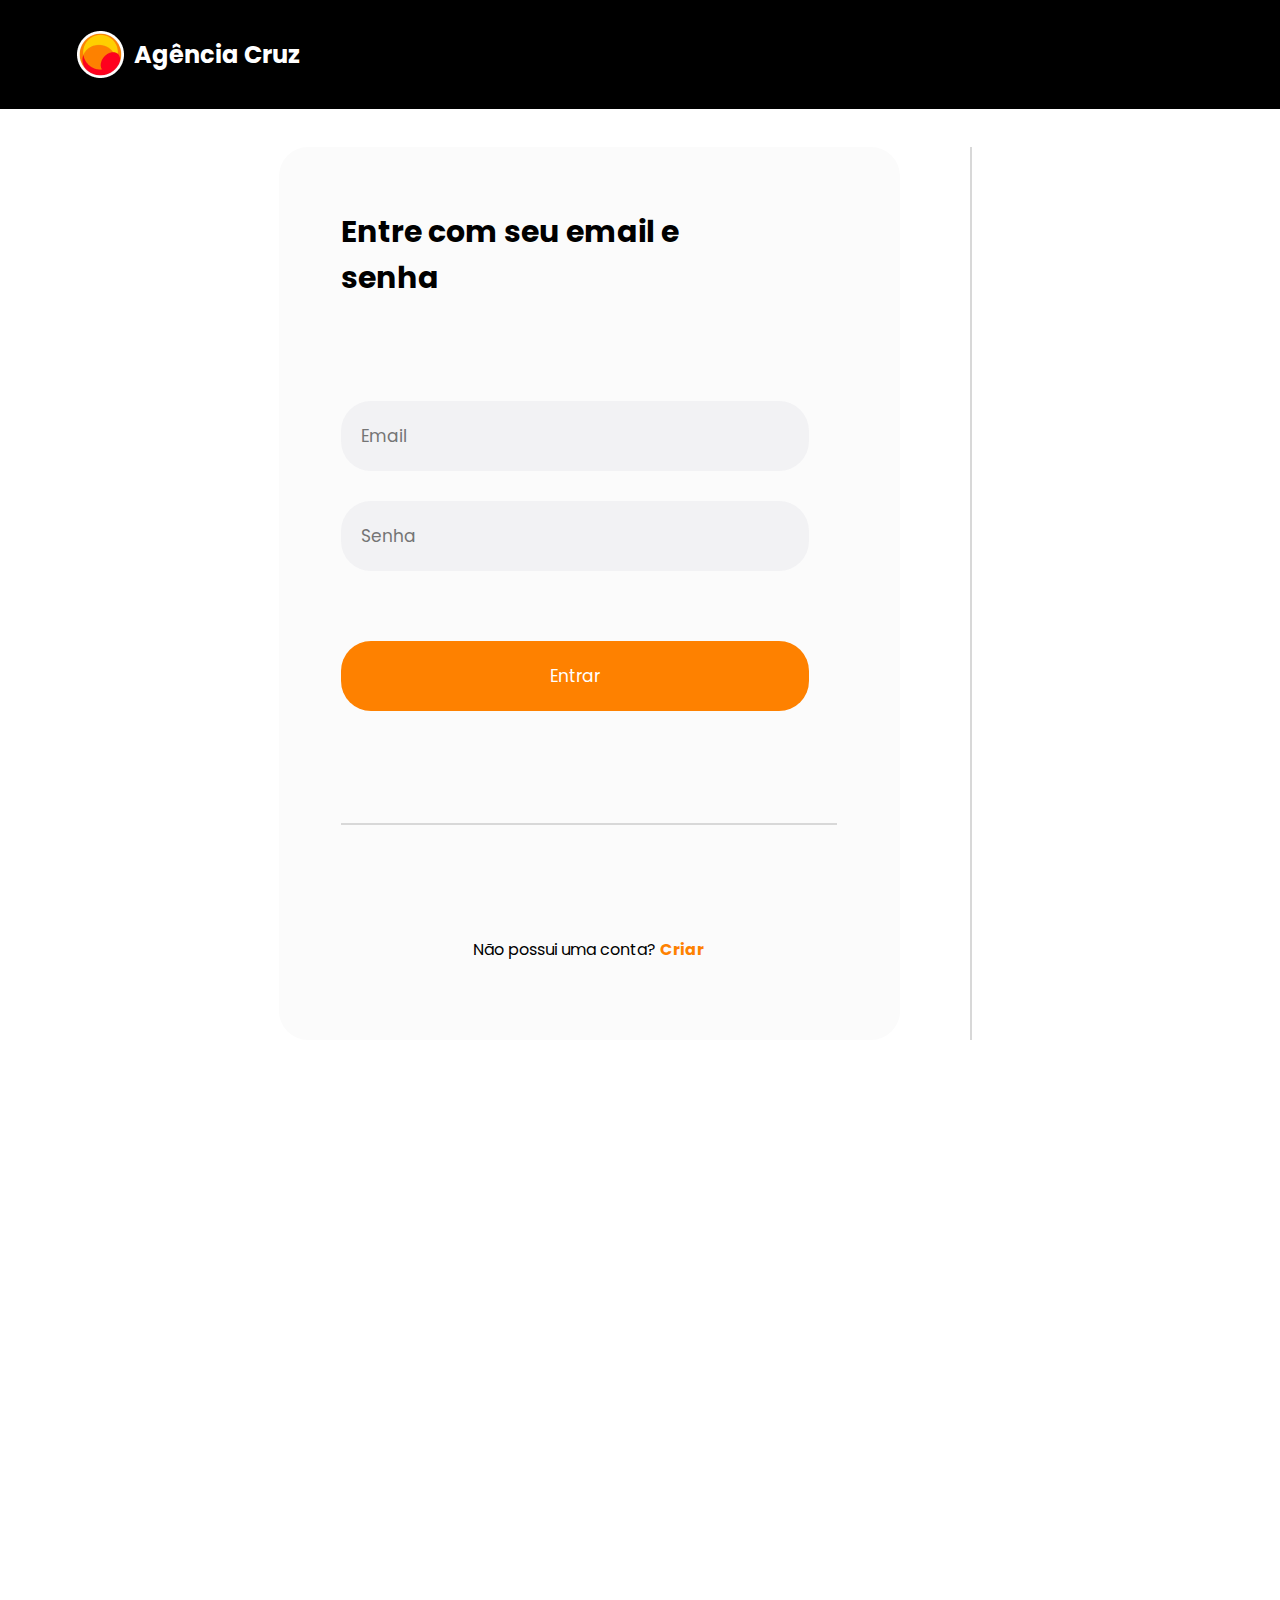
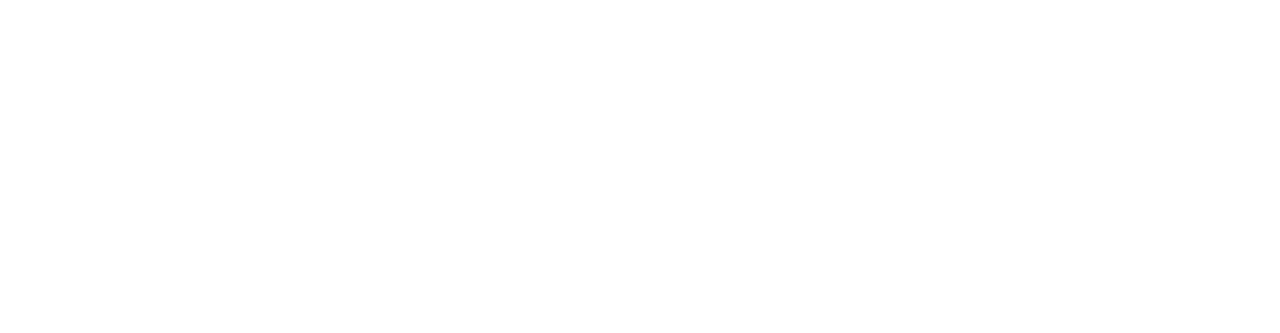
==== pages/index.html @ 17a2eca8 "Finished js for login validation" ====
<!DOCTYPE html>
<html lang="en">
<head>
    <meta charset="UTF-8">
    <meta name="viewport" content="width=device-width, initial-scale=1.0, maximum-scale = 1, user-scalable = no">
    <link href='https://fonts.googleapis.com/css?family=Poppins' rel='stylesheet'>
    <link rel="stylesheet" href="../css/styles.css">
    <title>Agência Cruz</title>
</head>
<body>
    <header class="login-header">
        <div class="header-logo">
            <img src="../img/Logo.png" alt="Logo" class="logo">
            <span class="logo-text">Agência Cruz</span>
        </div>
        <div class="menu hidden">
            <a href="#">Contato</a>
            <a href="#" class="logout">Sair</a>
        </div>    
        
    </header>
    <div id="main-container">
        <form id="login-container">
            <div id="login-content">
                <h1>Entre com seu email e senha</h1>
                <input type="email" id="email" name="email" required placeholder="Email">
                <input type="password" id="password" name="password" required placeholder="Senha">
                <span id="loginMessage"></span>
                <button type="submit">Entrar</button>
                <hr>
                <p id="createAccount">Não possui uma conta? <a href="/create-account">Criar</a></p>
            </div>
        </form>
        <hr class="middle-between-containers">
        <div id="wellcome-container">
            <div id="wellcome-content">
                <p>Bem-vindo à agência Cruz</p>
            </div>
        </div>
    </div>
    <script src="../javaScript/login.js"></script>
</body>
</html>
---- css/styles.css ----
/* RESET*/
* {
    margin: 0;
    padding: 0;
    font-family: Poppins;
    box-sizing: border-box;
}

header{
    background-color: black;
    color: white;
    width: 100vw;
    height: 109px;
    display: flex;
    flex-wrap: wrap;
    padding: 0 6% 0 6%;
    justify-content: space-between;
    align-items: center;
    color: white;
}

.header-logo{
    display: flex;
    align-items: center;
}

.logo{
    width: 47px;
    height: 47px;
    margin-right: 10px;
}

.logo-text{
    font-size: 24px;
    font-weight: bold;
}

.menu{
    display: flex;
    align-items: center;
}

.menu a{
    margin-right: 20px;
    font-size: 20px;
    color: white;
    font-weight: bold;
    text-decoration: none;
}

.logout{
    color: white;
    text-decoration: none;
    font-size: 20px;
    font-weight: bold;
    border-radius: 12px;
    background-color:#FE8100;
    padding: 10px 20px 10px 60px;
    width: 163px;
    height: 55px;
}

.hidden {
    display: none;
}

.middle-between-containers{
    border: solid 1px;
    outline: none;
    border-color: #D8D8D8;
    height: 893px;
    margin-left: 50px;
    margin-right: 50px;
}

#main-container{
    padding: 3%;
    display: flex;
    flex-wrap: wrap;
    justify-content: center;
    height: 100vh;
}

#login-container{
    width: 621px;
    border-radius: 29px;
    background-color: #FBFBFB;
    text-align: center;
    margin-left: 20px;
    margin-right: 20px;
}

#login-content{
    width: 80%;
    margin-left: auto;
    margin-right: auto;
    margin-top: 10%;
    margin-bottom: 5%;
    text-align: left;
}

#login-content hr{
    width: 100%;
    margin: 7rem 0 7rem 0;
    border: solid 1px;
    outline: none;
    border-color: #D8D8D8;
    align-items: center;
}

#loginMessage{
    position: fixed;
    margin-top: -15px;
}

#createAccount{
    text-align: center;
}

#login-content button{
    background-color: #FE8100;
    color: white;
    border: none;
    outline: none;
    border-radius: 30px;
    font-size: 17px;
    display: block;
    padding: 20px;
    width: 468px;
    height: 70px;
    margin-bottom: 30px;
    cursor: pointer;
    margin-top: 70px;
}

#login-content h1{
    margin-bottom: 100px;
    width: 354px;
    font-size: 30px;
    font-weight: bold;
    text-align: left;
}

#email, #password{
    border: none;
    outline: none;
    background-color: #F2F2F4;
    border-radius: 30px;
    font-size: 17px;
    display: block;
    padding: 20px;
    width: 468px;
    height: 70px;
    margin-bottom: 30px;
}

#wellcome-container{
    width: 734px;
    border-radius: 26px;
    background-image: url('../img/wellcome.png');
    background-position-x: -250px;
    background-size: cover;
    position: relative;
    color: #fff;
    margin-left: 20px;
    margin-right: 20px;
}

#wellcome-content{
    position: absolute;
    top: 10vh;
    width: 500px;
    font-size: 35px;
}

#loginCheck{
    text-align: left;
    display: block;
    margin-bottom: 30px;
}

#login-container, #wellcome-container{
    height: 893px;
    text-align: center;
}

#login-content a{
    color: #FE8100;
    font-weight: bold;
    text-decoration: none;
}
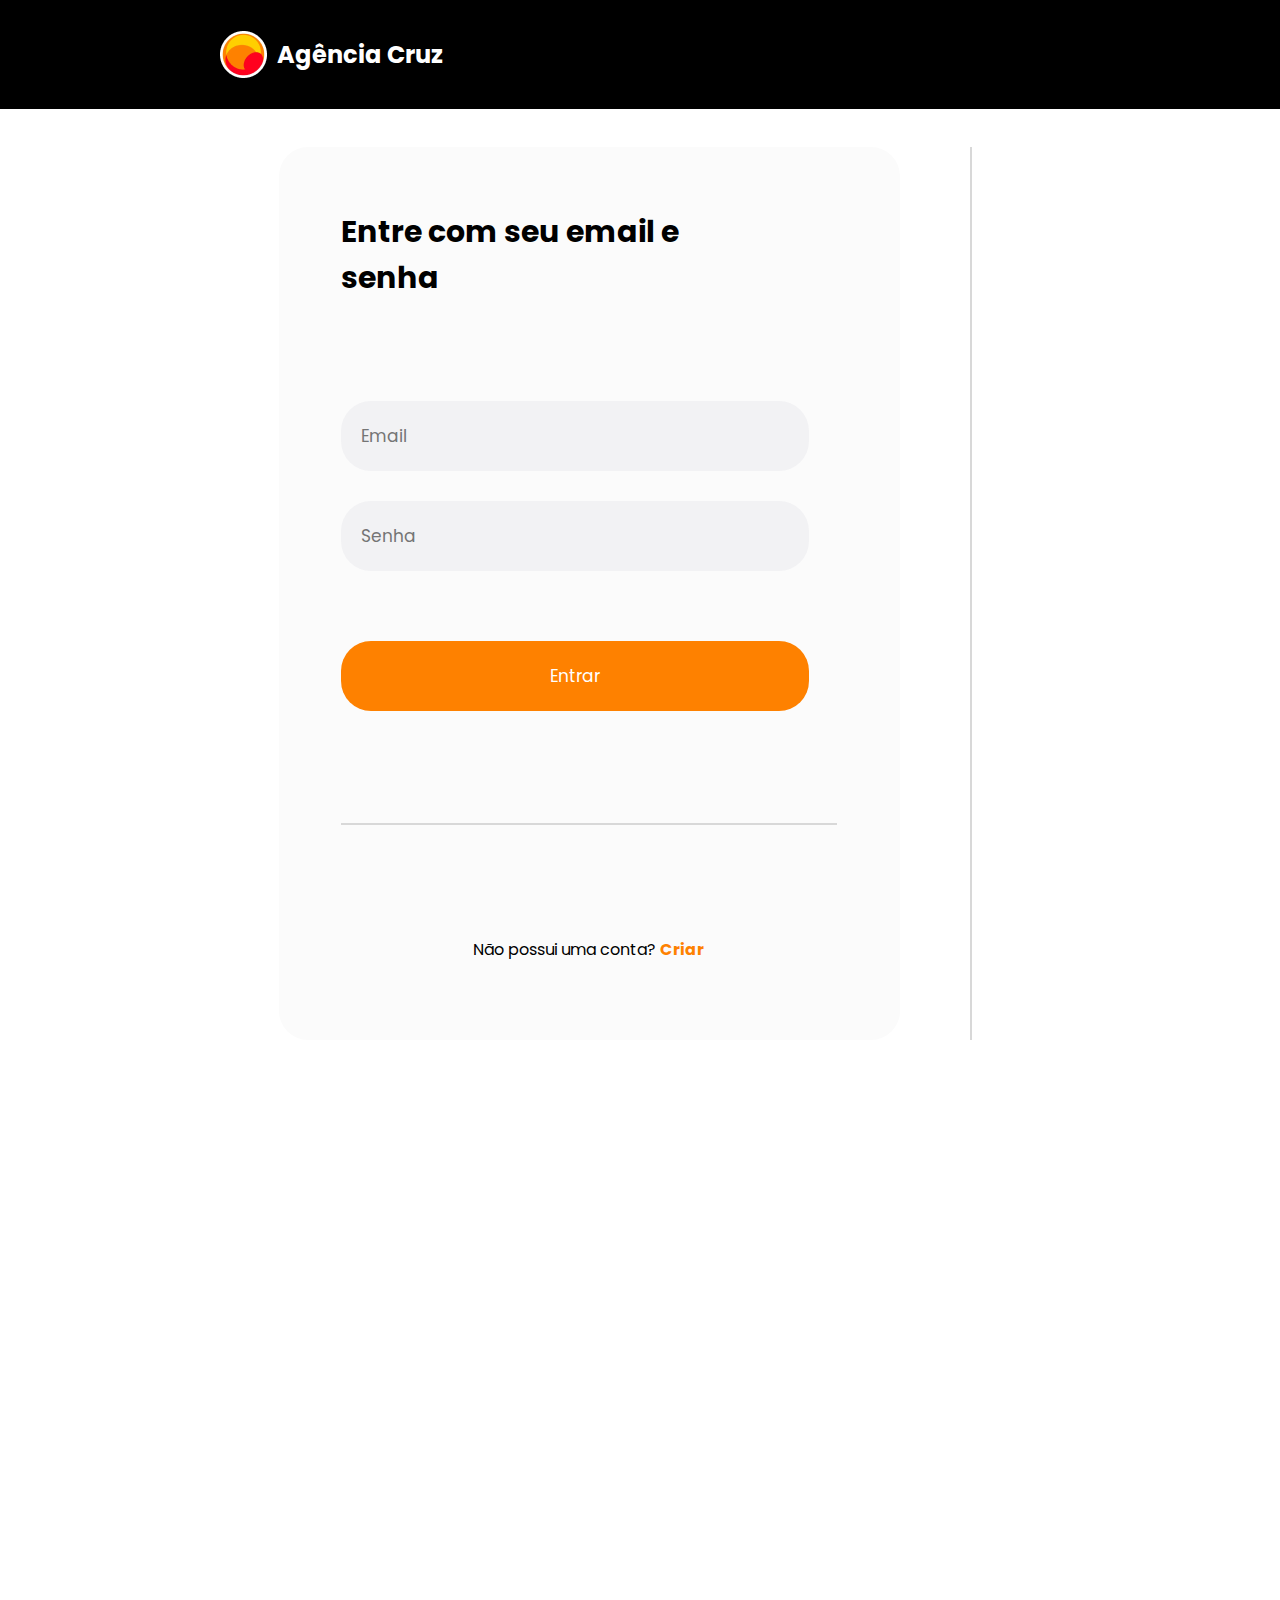
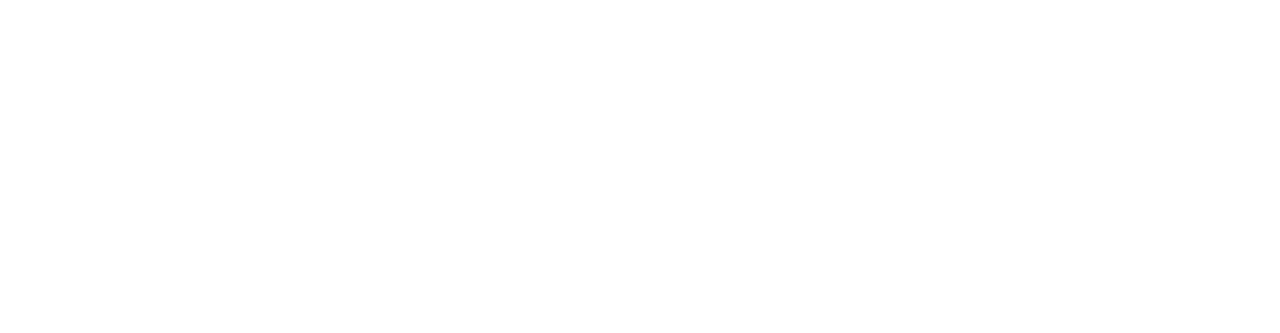
==== commit a374fd85: "Home page styling done, working on footer" ====
--- a/pages/index.html
+++ b/pages/index.html
@@ -5,26 +5,29 @@
     <meta name="viewport" content="width=device-width, initial-scale=1.0, maximum-scale = 1, user-scalable = no">
     <link href='https://fonts.googleapis.com/css?family=Poppins' rel='stylesheet'>
     <link rel="stylesheet" href="../css/styles.css">
+    <link rel="stylesheet" href="../css/home.css">
+    <link rel="shortcut icon" href="../img/favicon.ico" />
     <title>Agência Cruz</title>
 </head>
 <body>
     <header class="login-header">
-        <div class="header-logo">
-            <img src="../img/Logo.png" alt="Logo" class="logo">
-            <span class="logo-text">Agência Cruz</span>
+        <div class="main-content">
+            <div class="header-logo">
+                <img src="../img/Logo.png" alt="Logo" class="logo">
+                <span class="logo-text">Agência Cruz</span>
+            </div>
+            <div class="menu hidden">
+                <a href="#">Contato</a>
+                <a href="#" class="logout">Sair</a>
+            </div>
         </div>
-        <div class="menu hidden">
-            <a href="#">Contato</a>
-            <a href="#" class="logout">Sair</a>
-        </div>    
-        
     </header>
     <div id="main-container">
         <form id="login-container">
             <div id="login-content">
                 <h1>Entre com seu email e senha</h1>
-                <input type="email" id="email" name="email" required placeholder="Email">
-                <input type="password" id="password" name="password" required placeholder="Senha">
+                <input type="text" id="email" name="email" placeholder="Email">
+                <input type="password" id="password" name="password" placeholder="Senha">
                 <span id="loginMessage"></span>
                 <button type="submit">Entrar</button>
                 <hr>
--- a/css/styles.css
+++ b/css/styles.css
@@ -9,11 +9,13 @@
 header{
     background-color: black;
     color: white;
-    width: 100vw;
-    height: 109px;
+    height: 6.8125rem;
+}
+
+header div{
+    height: 100%;
     display: flex;
     flex-wrap: wrap;
-    padding: 0 6% 0 6%;
     justify-content: space-between;
     align-items: center;
     color: white;
@@ -168,9 +170,11 @@
 
 #wellcome-content{
     position: absolute;
+    text-align: left;
     top: 10vh;
-    width: 500px;
+    width: 400px;
     font-size: 35px;
+    margin-left: 38px;
 }
 
 #loginCheck{
--- a/css/home.css
+++ b/css/home.css
@@ -0,0 +1,294 @@
+footer{
+    background-color: black;
+    width: 100vw;
+    height: 277px;
+}
+
+.banner{
+    width: 100vw;
+    height: 878px;
+    background-image: url("../img/banner.png");
+    background-size: cover;
+}
+
+.ourServices{
+    margin-top: 30px;
+    margin-bottom: 30px;
+    display: flex;
+    flex-flow: row wrap;
+    justify-content: space-between;
+}
+
+.services{
+    width: 246px;
+    height: 314px;
+}
+
+#container-cards{
+    margin-top: 30px;
+    display: flex;
+    flex-wrap: wrap;
+    justify-content: space-between;
+}
+
+.card{
+    padding: 16px 0 16px 0;
+    width: 292px;
+    text-align: left;
+    box-sizing: border-box;
+}
+
+.card img{
+    max-width: 100%;
+    height: 197px;
+    border-radius: 8px;
+    cursor: pointer;
+}
+
+.card h3{
+    margin-top: 9px;
+}
+
+.card p{
+    color: gray;
+    text-align: left;
+}
+
+.rooms{
+    display: inline-block;
+    color: white;
+    border-radius: 7px;
+    background-color: #FE8100;
+    padding: 3px;
+    margin-right: 10px;
+}
+
+.rooms-gray{
+    display: flex;
+    color: black;
+    border-radius: 7px;
+    background-color: rgb(241, 240, 240);
+    padding: 8px;
+    margin-right: 50px;
+}
+
+#modal-price{
+    text-align: right;
+    padding: 12px;
+    width: 95%;
+}
+
+.main-div{
+    display: flex;
+    flex-direction: column;
+    position: relative;
+    width: 100%;
+    height: 100%;
+    padding: 20px;
+    align-items: center;
+    justify-content: center;
+}
+
+#modal p{
+    color: gray;
+    display: flex;
+    font-size: 16px;
+}
+
+dialog::backdrop{
+    background-color: rgba(0, 0, 0, 0.5);
+}
+
+#modal{
+    border: none;
+    width: 1088px;
+    max-height: 80vh;
+    max-width: 800px;
+    border-radius: 20px;
+    position: fixed;
+    display: flex;
+    align-items: center;
+    justify-content: center;
+    top: 50%;
+    left: 50%;
+    transform: translate(-50%, -50%);
+}
+
+#modal img{
+    width: 95%;
+    height: auto;
+    object-fit: cover;
+    padding-top: 20px;
+}
+
+.buy{
+    display: flex;
+    color: white;
+    border: none;
+    border-radius: 7px;
+    background-color: #FE8100;
+    padding: 8px;
+    margin-right: 10px;
+    margin-left: auto;
+    font-size: 16px;
+}
+
+.informations{
+    display: flex;
+    width: 95%;
+    height: auto;
+    flex-wrap: wrap;
+    align-items: center;
+}
+
+#close-modal{
+    top: 10px;
+    right: 10px;
+    position: absolute;
+    font-size: 20px;
+    border: none;
+    background-color: transparent;
+    cursor: pointer;
+	outline: inherit;
+
+}
+
+#modal:not([open]) {
+    display: none;
+}
+
+.circle{
+    width: 100%;
+    height: 246px;
+    border-radius: 50%;
+}
+
+.building{
+    object-fit: cover;
+    background-image: url("../img/building.png");
+    background-size: cover;
+}
+
+.house{
+    object-fit: cover;
+    background-image: url("../img/house.png");
+    background-size: cover;
+}
+
+.hotel{
+    object-fit: cover;
+    background-image: url("../img/hotel.png");
+    background-size: cover;
+}
+
+.services h2, p{
+    text-align: center;
+    margin-top: 8px;
+}
+
+.services p{
+    color: gray;
+}
+
+.banner h1{
+    position: absolute;
+    text-align: left;
+    top: 20vh;
+    width: 740px;
+    font-size: 35px;
+    margin-left: 220px;
+}
+
+.title-align{
+    display: flex;
+    flex-direction: row;
+    align-items: center;
+    padding-top: 30px;
+}
+
+.to-top{
+    display: flex;
+    right: 32px;
+    bottom: 16px;
+    align-items: center;
+    position: fixed;
+    justify-content: center;
+    margin-right: 10px;
+    width: 60px;
+    height: 60px;
+    text-decoration: none;
+    opacity:0;
+    pointer-events: none;
+    transition: all .4s;
+}   
+
+.to-top.active {
+    display: block;
+    bottom:32px;
+    pointer-events: auto;
+    opacity:1;
+}
+
+html {
+    scroll-behavior: smooth;
+}
+
+.contact{
+    display: flex;
+    position: relative;
+    border: 1px solid white;
+    width: 221px;
+    height: 176px;
+}
+.contact div{
+    display: inline-block;
+}
+
+.contact h3{
+    color: #FE8100;
+}
+
+.contact p{
+    text-align: left;
+}
+
+.midia{
+    position: absolute;
+    display: flex;
+    justify-content: space-around;
+    width: 100%;
+    bottom: 0;
+}
+
+.midia div{
+    width: 30px;
+    height: 90%;
+    margin-right: 10px;
+}
+
+.midia img{
+    width: 100%;
+    height: 100%;
+    background-size: cover;
+}
+
+.copyright{
+    display: flex;
+    align-items: center;
+    text-align: center;
+    color: white;
+    flex: 1 1 100%;
+}
+
+.main-content{
+    margin: 0 220px 0 220px;
+}
+
+.align-footer{
+    position: relative;
+    color: white;
+    display: flex;
+    flex-wrap: wrap;
+    align-items: center;
+    justify-content: space-between;
+}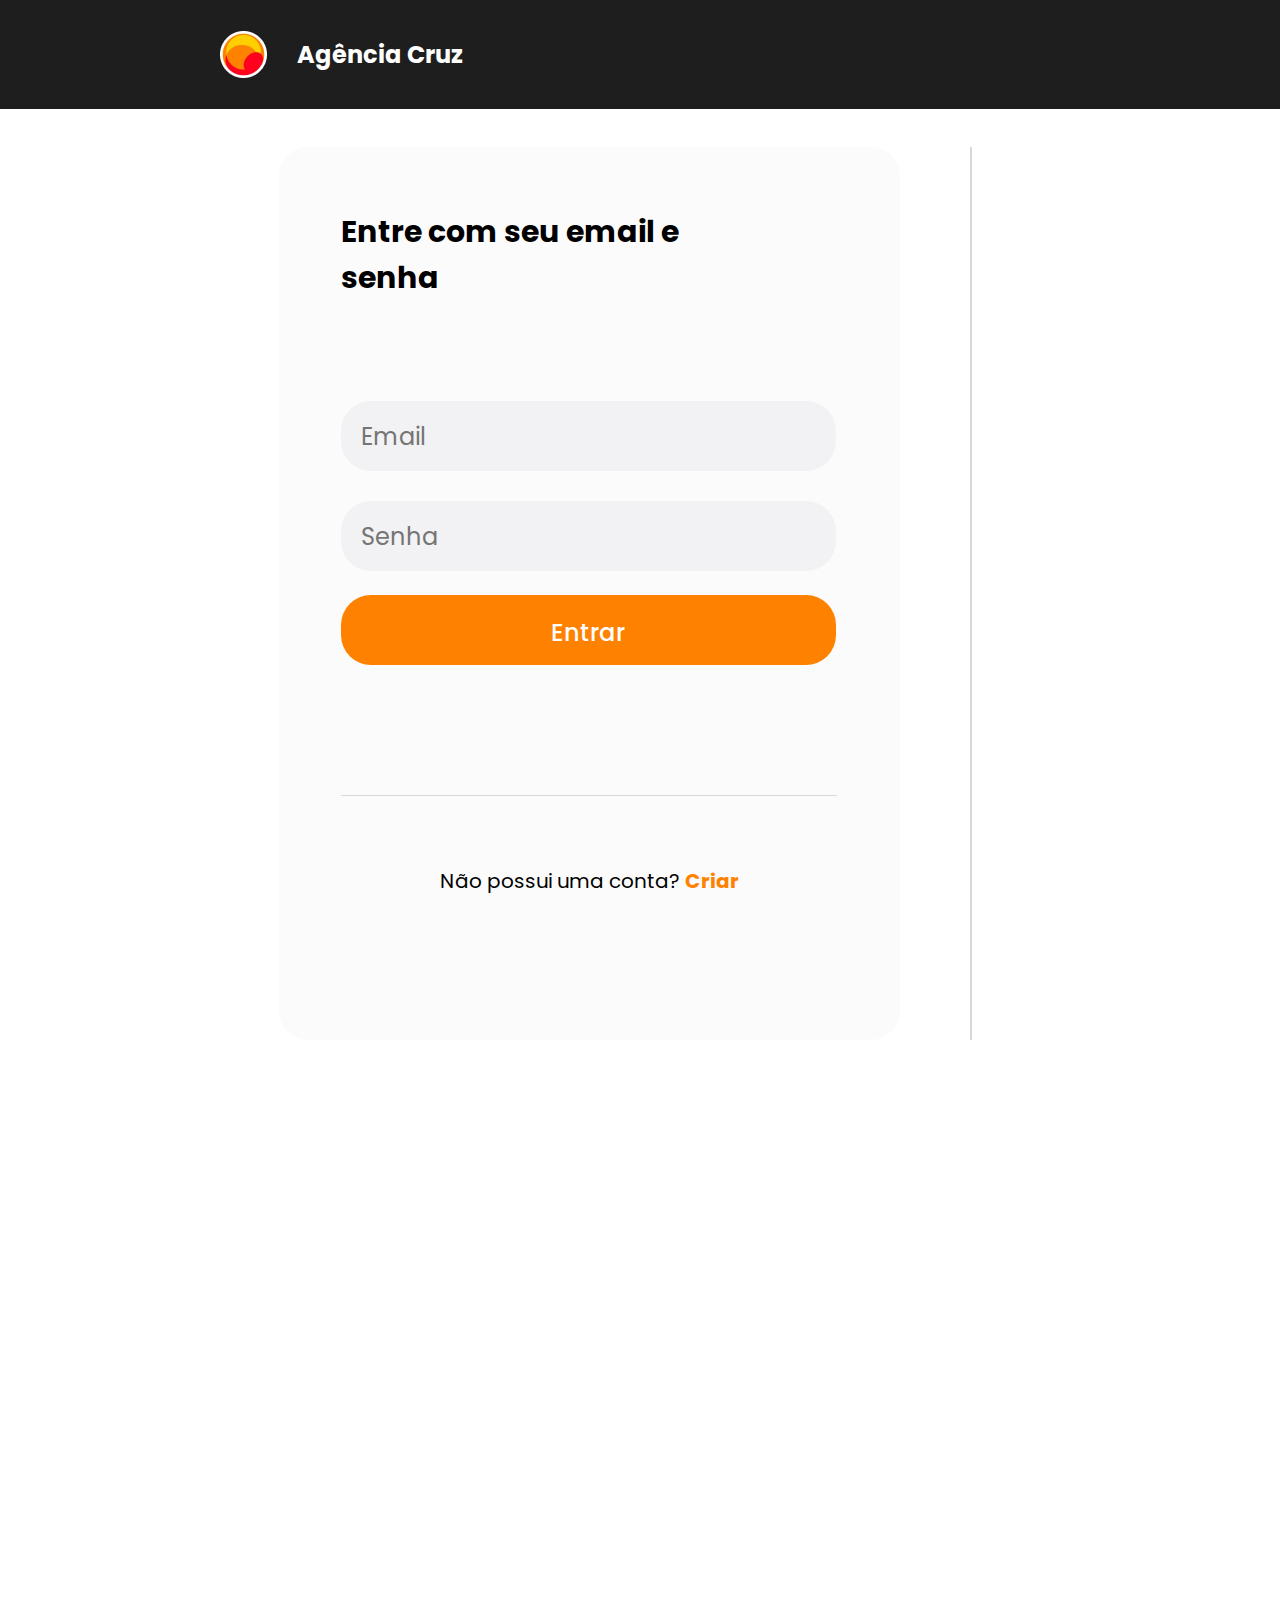
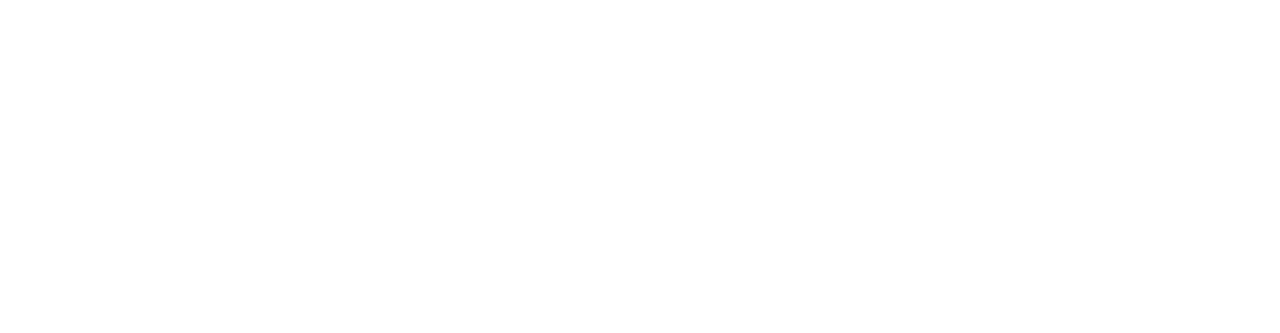
==== commit 50786f23: "Footer done, project resizing done" ====
--- a/pages/index.html
+++ b/pages/index.html
@@ -30,9 +30,8 @@
                 <input type="password" id="password" name="password" placeholder="Senha">
                 <span id="loginMessage"></span>
                 <button type="submit">Entrar</button>
-                <hr>
-                <p id="createAccount">Não possui uma conta? <a href="/create-account">Criar</a></p>
             </div>
+            <p id="createAccount">Não possui uma conta? <a href="/create-account">Criar</a></p>
         </form>
         <hr class="middle-between-containers">
         <div id="wellcome-container">
--- a/css/styles.css
+++ b/css/styles.css
@@ -7,9 +7,9 @@
 }
 
 header{
-    background-color: black;
-    color: white;
-    height: 6.8125rem;
+    background-color: #1E1E1E;
+    color: white;
+    height: 109px;
 }
 
 header div{
@@ -27,13 +27,13 @@
 }
 
 .logo{
-    width: 47px;
-    height: 47px;
-    margin-right: 10px;
+    width: 2.9375rem;
+    height: 2.9375rem;
+    margin-right: 1.875rem;
 }
 
 .logo-text{
-    font-size: 24px;
+    font-size: 1.5rem;
     font-weight: bold;
 }
 
@@ -43,23 +43,21 @@
 }
 
 .menu a{
-    margin-right: 20px;
-    font-size: 20px;
-    color: white;
-    font-weight: bold;
+    margin-right: 1.25rem;
+    font-size: 1.25rem;
+    color: #FFFFFF;
     text-decoration: none;
 }
 
 .logout{
     color: white;
     text-decoration: none;
-    font-size: 20px;
-    font-weight: bold;
-    border-radius: 12px;
+    font-size: 1.25rem;
+    border-radius: 0.75rem;
     background-color:#FE8100;
-    padding: 10px 20px 10px 60px;
-    width: 163px;
-    height: 55px;
+    padding: 0.625rem 1.25rem 0.625rem 3.75rem;
+    width: 10.1875rem;
+    height: 3.4375rem;
 }
 
 .hidden {
@@ -67,12 +65,12 @@
 }
 
 .middle-between-containers{
-    border: solid 1px;
+    border: solid 0.0625rem;
     outline: none;
     border-color: #D8D8D8;
-    height: 893px;
-    margin-left: 50px;
-    margin-right: 50px;
+    height: 55.8125rem;
+    margin-left: 3.125rem;
+    margin-right: 3.125rem;
 }
 
 #main-container{
@@ -84,15 +82,16 @@
 }
 
 #login-container{
-    width: 621px;
-    border-radius: 29px;
+    width: 38.8125rem;
+    border-radius: 1.8125rem;
     background-color: #FBFBFB;
     text-align: center;
-    margin-left: 20px;
-    margin-right: 20px;
+    margin-left: 1.25rem;
+    margin-right: 1.25rem;
 }
 
 #login-content{
+    border-bottom: 1px solid #D8D8D8;
     width: 80%;
     margin-left: auto;
     margin-right: auto;
@@ -100,23 +99,20 @@
     margin-bottom: 5%;
     text-align: left;
 }
-
+/* 
 #login-content hr{
     width: 100%;
-    margin: 7rem 0 7rem 0;
-    border: solid 1px;
+    margin: 112px 0 112px 0;
+    border: solid 0.0625rem;
     outline: none;
     border-color: #D8D8D8;
     align-items: center;
-}
-
-#loginMessage{
-    position: fixed;
-    margin-top: -15px;
-}
+} */
+
 
 #createAccount{
     text-align: center;
+    margin-top: 70px;
 }
 
 #login-content button{
@@ -124,21 +120,22 @@
     color: white;
     border: none;
     outline: none;
-    border-radius: 30px;
-    font-size: 17px;
+    border-radius: 1.875rem;
+    font-size: 1.5rem;
+    font-weight: 500;
     display: block;
-    padding: 20px;
-    width: 468px;
-    height: 70px;
-    margin-bottom: 30px;
+    padding: 1.25rem;
+    width: 30.9375rem;
+    height: 4.375rem;
+    margin-bottom: 8.125rem;
     cursor: pointer;
-    margin-top: 70px;
+    margin-top: 1.5rem;
 }
 
 #login-content h1{
-    margin-bottom: 100px;
-    width: 354px;
-    font-size: 30px;
+    margin-bottom: 6.25rem;
+    width: 22.125rem;
+    font-size: 1.875rem;
     font-weight: bold;
     text-align: left;
 }
@@ -147,49 +144,62 @@
     border: none;
     outline: none;
     background-color: #F2F2F4;
-    border-radius: 30px;
-    font-size: 17px;
+    color: #848383;
+    font-weight: 400;
+    border-radius: 1.875rem;
+    font-size: 1.5rem;
     display: block;
-    padding: 20px;
-    width: 468px;
-    height: 70px;
-    margin-bottom: 30px;
+    padding: 1.25rem;
+    width: 30.9375rem;
+    height: 4.375rem;
+}
+
+#email{
+    margin-bottom: 1.875rem;
 }
 
 #wellcome-container{
-    width: 734px;
-    border-radius: 26px;
+    width: 45.875rem;
+    border-radius: 1.625rem;
     background-image: url('../img/wellcome.png');
-    background-position-x: -250px;
+    background-position-x: -15.625rem;
     background-size: cover;
     position: relative;
     color: #fff;
-    margin-left: 20px;
-    margin-right: 20px;
+    margin-left: 1.25rem;
+    margin-right: 1.25rem;
 }
 
 #wellcome-content{
     position: absolute;
     text-align: left;
     top: 10vh;
-    width: 400px;
-    font-size: 35px;
-    margin-left: 38px;
+    width: 25rem;
+    font-size: 2.1875rem;
+    margin-left: 2.375rem;
+}
+
+#wellcome-content p{
+    text-align: left;
 }
 
 #loginCheck{
     text-align: left;
     display: block;
-    margin-bottom: 30px;
+    margin-bottom: 1.875rem;
 }
 
 #login-container, #wellcome-container{
-    height: 893px;
+    height: 55.8125rem;
     text-align: center;
 }
 
-#login-content a{
+#login-container a{
     color: #FE8100;
     font-weight: bold;
+    font-size: 1.25rem;
     text-decoration: none;
+}
+#login-container p{
+    font-size: 1.25rem;
 }--- a/css/home.css
+++ b/css/home.css
@@ -1,52 +1,55 @@
 footer{
-    background-color: black;
-    width: 100vw;
-    height: 277px;
+    margin-top: 6.25rem;
+    background-color: #1E1E1E;
+    height: 17.3125rem;
+    justify-content: center;
+    align-items: center;
+    align-content: center;
 }
 
 .banner{
     width: 100vw;
-    height: 878px;
+    height: 54.875rem;
     background-image: url("../img/banner.png");
     background-size: cover;
 }
 
 .ourServices{
-    margin-top: 30px;
-    margin-bottom: 30px;
+    margin-top: 1.875rem;
+    margin-bottom: 1.875rem;
     display: flex;
     flex-flow: row wrap;
     justify-content: space-between;
 }
 
 .services{
-    width: 246px;
-    height: 314px;
+    width: 15.375rem;
+    height: 19.625rem;
 }
 
 #container-cards{
-    margin-top: 30px;
+    margin-top: 1.875rem;
     display: flex;
     flex-wrap: wrap;
     justify-content: space-between;
 }
 
 .card{
-    padding: 16px 0 16px 0;
-    width: 292px;
+    padding: 1rem 0 1rem 0;
+    width: 18.25rem;
     text-align: left;
     box-sizing: border-box;
 }
 
 .card img{
     max-width: 100%;
-    height: 197px;
-    border-radius: 8px;
+    height: 12.3125rem;
+    border-radius: 0.75rem;
     cursor: pointer;
 }
 
 .card h3{
-    margin-top: 9px;
+    margin-top: 0.5625rem;
 }
 
 .card p{
@@ -57,24 +60,25 @@
 .rooms{
     display: inline-block;
     color: white;
-    border-radius: 7px;
+    border-radius: 0.4375rem;
     background-color: #FE8100;
-    padding: 3px;
-    margin-right: 10px;
+    padding: 0.1875rem 0.5rem 0.1875rem 0.5rem;
+
+    margin-right: 0.625rem;
 }
 
 .rooms-gray{
     display: flex;
     color: black;
-    border-radius: 7px;
+    border-radius: 0.4375rem;
     background-color: rgb(241, 240, 240);
-    padding: 8px;
-    margin-right: 50px;
+    padding: 0.5rem;
+    margin-right: 3.125rem;
 }
 
 #modal-price{
     text-align: right;
-    padding: 12px;
+    padding: 0.75rem;
     width: 95%;
 }
 
@@ -84,7 +88,7 @@
     position: relative;
     width: 100%;
     height: 100%;
-    padding: 20px;
+    padding: 1.25rem;
     align-items: center;
     justify-content: center;
 }
@@ -92,7 +96,7 @@
 #modal p{
     color: gray;
     display: flex;
-    font-size: 16px;
+    font-size: 1rem;
 }
 
 dialog::backdrop{
@@ -101,10 +105,10 @@
 
 #modal{
     border: none;
-    width: 1088px;
+    width: 68rem;
     max-height: 80vh;
-    max-width: 800px;
-    border-radius: 20px;
+    max-width: 50rem;
+    border-radius: 1.25rem;
     position: fixed;
     display: flex;
     align-items: center;
@@ -115,22 +119,23 @@
 }
 
 #modal img{
+    margin-top: 30px;
     width: 95%;
     height: auto;
     object-fit: cover;
-    padding-top: 20px;
+    border-radius: 1.25rem;
 }
 
 .buy{
     display: flex;
     color: white;
     border: none;
-    border-radius: 7px;
+    border-radius: 0.4375rem;
     background-color: #FE8100;
-    padding: 8px;
-    margin-right: 10px;
+    padding: 0.5rem;
+    margin-right: 0.625rem;
     margin-left: auto;
-    font-size: 16px;
+    font-size: 1rem;
 }
 
 .informations{
@@ -142,10 +147,11 @@
 }
 
 #close-modal{
-    top: 10px;
-    right: 10px;
+    top: 0.3125rem;
+    right: 0.9375rem;
     position: absolute;
-    font-size: 20px;
+    font-size: 2.125rem;
+    color: #848383;
     border: none;
     background-color: transparent;
     cursor: pointer;
@@ -159,7 +165,7 @@
 
 .circle{
     width: 100%;
-    height: 246px;
+    height: 15.375rem;
     border-radius: 50%;
 }
 
@@ -183,7 +189,7 @@
 
 .services h2, p{
     text-align: center;
-    margin-top: 8px;
+    margin-top: 0.5rem;
 }
 
 .services p{
@@ -194,51 +200,55 @@
     position: absolute;
     text-align: left;
     top: 20vh;
-    width: 740px;
-    font-size: 35px;
-    margin-left: 220px;
+    width: 46.43rem;
+    font-size: 3.125rem;
+    margin-left: 13.75rem;
 }
 
 .title-align{
     display: flex;
     flex-direction: row;
     align-items: center;
-    padding-top: 30px;
+    padding-top: 1.875rem;
+    font-size: 2.25rem;
 }
 
 .to-top{
     display: flex;
-    right: 32px;
-    bottom: 16px;
-    align-items: center;
-    position: fixed;
+    align-items: center;
+    /* position: fixed; */
     justify-content: center;
-    margin-right: 10px;
-    width: 60px;
-    height: 60px;
+    margin-top: auto;
+    margin-bottom: 1.375rem;
+    margin-right: 0.625rem;
+    width: 3.75rem;
+    height: 3.75rem;
     text-decoration: none;
-    opacity:0;
+    /* opacity:0;
     pointer-events: none;
-    transition: all .4s;
+    transition: all .4s; */
 }   
 
-.to-top.active {
+/* css  for scroll to top button  - not used*/
+
+/* .to-top.active {
     display: block;
-    bottom:32px;
+    bottom:2rem;
     pointer-events: auto;
     opacity:1;
-}
+} */
 
 html {
     scroll-behavior: smooth;
 }
 
 .contact{
-    display: flex;
     position: relative;
-    border: 1px solid white;
-    width: 221px;
-    height: 176px;
+    display: flex;
+    flex-direction: column;
+    color: #E9ECF2;
+    width: 13.8125rem;
+    height: 11rem;
 }
 .contact div{
     display: inline-block;
@@ -246,10 +256,14 @@
 
 .contact h3{
     color: #FE8100;
+    bottom: auto;
+    margin-bottom: 1.25rem;
 }
 
 .contact p{
     text-align: left;
+    bottom: auto;
+    margin-top: 0.375rem;
 }
 
 .midia{
@@ -257,13 +271,13 @@
     display: flex;
     justify-content: space-around;
     width: 100%;
+    top: auto;
     bottom: 0;
 }
 
 .midia div{
-    width: 30px;
-    height: 90%;
-    margin-right: 10px;
+    width: 1.4375rem;
+    margin-right: 1.25rem;
 }
 
 .midia img{
@@ -275,20 +289,24 @@
 .copyright{
     display: flex;
     align-items: center;
+    margin-top: auto;
     text-align: center;
+    color: #E9ECF2;
+}
+
+.main-content{
+    margin: 0 13.75rem 0 13.75rem;
+}
+
+.main-content h2{
+    font-weight: normal;
+}
+
+.footer-content{
+    margin: 0 13.75rem 0 13.75rem;
+    align-self: center;
     color: white;
-    flex: 1 1 100%;
-}
-
-.main-content{
-    margin: 0 220px 0 220px;
-}
-
-.align-footer{
-    position: relative;
-    color: white;
-    display: flex;
-    flex-wrap: wrap;
-    align-items: center;
+    display: flex;
     justify-content: space-between;
-}+    align-items: center;
+}
